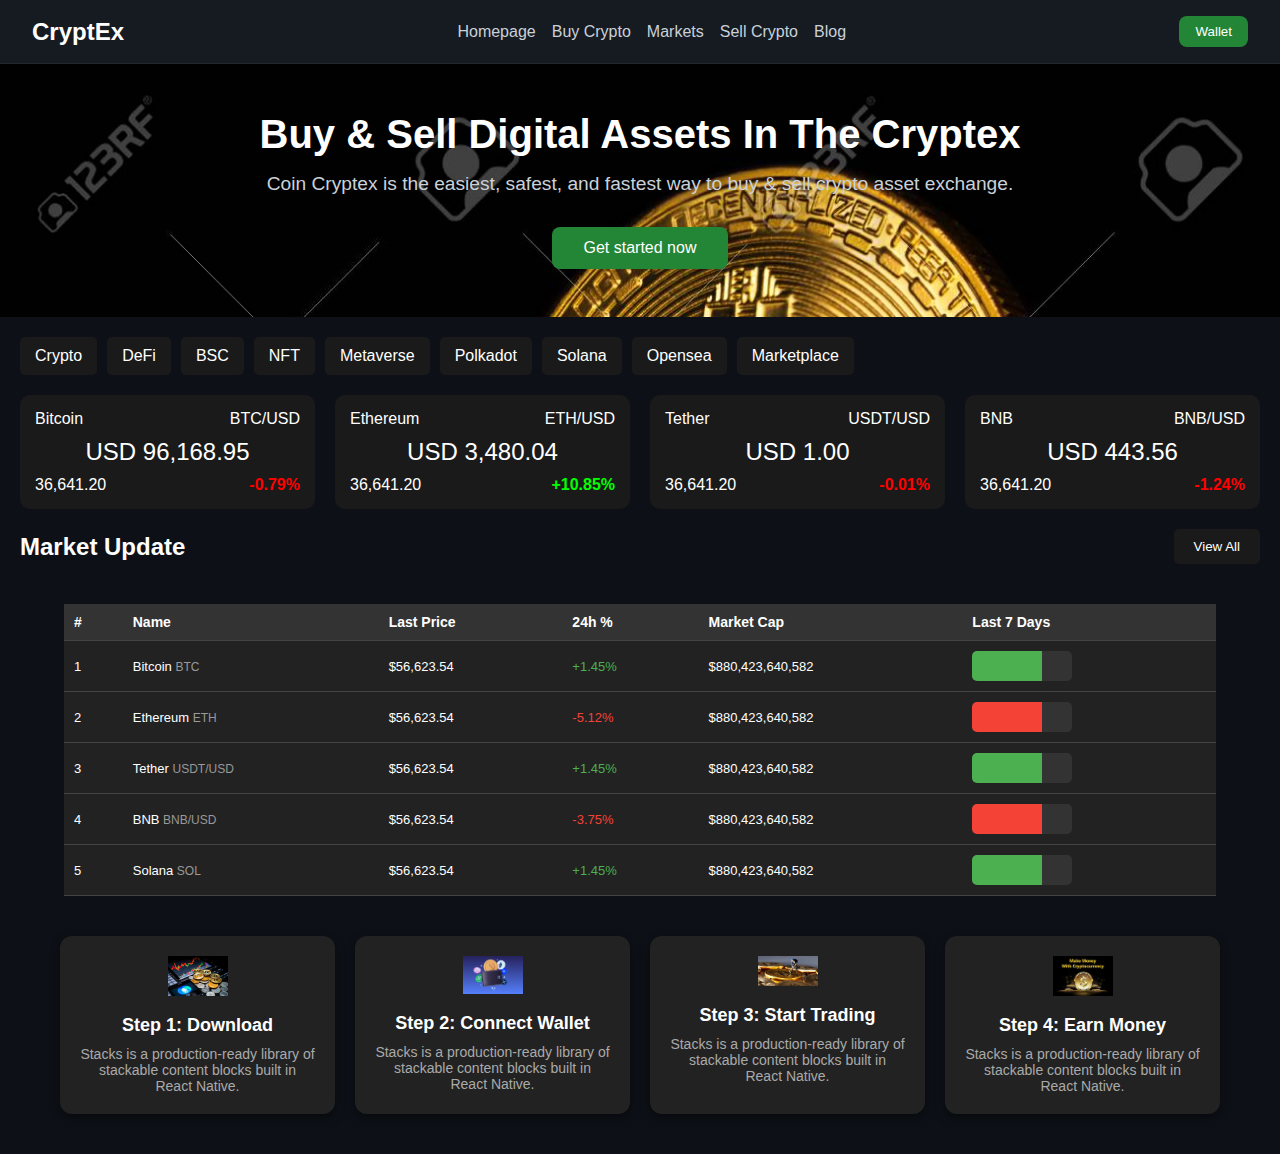
==== index.html @ 4e808c98 "file name changed" ====
<!DOCTYPE html>
<html lang="en">
<head>
    <meta charset="UTF-8">
    <meta name="viewport" content="width=device-width, initial-scale=1.0">
    <title>CryptEx - Buy & Sell Digital Assets</title>
    <style>
        * {
            margin: 0;
            padding: 0;
            box-sizing: border-box;
        }

        body {
            font-family: Arial, sans-serif;
            background-color: #0d1117;
            color: white;
            margin: 0;
          
        }

        header {
            display: flex;
            justify-content: space-between;
            align-items: center;
            padding: 1rem 2rem;
            background-color: #161b22;
            border-bottom: 1px solid #222831;
        }

        .logo {
            font-size: 1.5rem;
            font-weight: bold;
        }

        nav ul {
            list-style: none;
            display: flex;
            gap: 1rem;
        }

        nav ul li a {
            text-decoration: none;
            color: #c9d1d9;
            transition: color 0.3s;
        }

        nav ul li a:hover {
            color: blue;
        }

        .btn-wallet {
            background-color: #238636;
            color: white;
            padding: 0.5rem 1rem;
            border: none;
            border-radius: 0.5rem;
            cursor: pointer;
            transition: background-color 0.3s;
        }

        .btn-wallet:hover {
            background-color: #2ea043;
        }

        .main-content {
            display: flex;
            flex-direction: column;
            align-items: center;
            text-align: center;
            padding: 3rem 1rem;
            background-image: url(./assets/images/mainimg.jpg);
            background-size: cover;
            background-repeat: no-repeat;
        }

        .main-content h1 {
            font-size: 2.5rem;
            margin-bottom: 1rem;
        }

        .main-content p {
            font-size: 1.2rem;
            margin-bottom: 2rem;
            color: #c9d1d9;
        }

        .btn-start {
            background-color: #238636;
            color: white;
            padding: 0.75rem 2rem;
            border: none;
            border-radius: 0.5rem;
            font-size: 1rem;
            cursor: pointer;
            transition: background-color 0.3s;
        }

        .btn-start:hover {
            background-color: #2ea043;
        }

.dashboard {
  padding: 20px;
}

.header .menu {
  display: flex;
  flex-wrap: wrap;
  gap: 10px;
  list-style: none;
  padding: 0;
  margin: 0 0 20px 0;
}

.header .menu li {
  padding: 10px 15px;
  background-color: #1a1a1a;
  border-radius: 5px;
  cursor: pointer;
}

.crypto-cards {
  display: grid;
  grid-template-columns: repeat(auto-fit, minmax(200px, 1fr));
  gap: 20px;
}

.card {
  background-color: #1a1a1a;
  padding: 15px;
  border-radius: 10px;
  text-align: center;
}

.card-header {
  display: flex;
  justify-content: space-between;
  margin-bottom: 10px;
}

.price {
  font-size: 1.5em;
  margin: 10px 0;
}

.stats {
  display: flex;
  justify-content: space-between;
}

.change {
  font-weight: bold;
}

.change.green {
  color: #0f0;
}

.change.red {
  color: #f00;
}

.market-update {
  display: flex;
  justify-content: space-between;
  align-items: center;
  margin-top: 20px;
}

.market-update h2 {
  margin: 0;
}

.market-update button {
  padding: 10px 20px;
  background-color: #1a1a1a;
  border: none;
  border-radius: 5px;
  color: #fff;
  cursor: pointer;
}
.table-container {
            width: 90%;
            max-width: 1200px;
            margin: 20px auto;
            overflow-x: auto;
        }

        table {
            width: 100%;
            border-collapse: collapse;
            background-color: #222;
        }

        thead {
            background-color: #333;
        }

        th, td {
            padding: 10px;
            text-align: left;
            border-bottom: 1px solid #444;
        }

        th {
            font-size: 14px;
            font-weight: bold;
        }

        td {
            font-size: 13px;
        }

        .positive {
            color: #4caf50;
        }

        .negative {
            color: #f44336;
        }

        .chart {
            height: 30px;
            width: 100px;
            background: #444;
            border-radius: 5px;
            overflow: hidden;
        }

        .chart.green {
            background: linear-gradient(90deg, #4caf50 70%, #333 30%);
        }

        .chart.red {
            background: linear-gradient(90deg, #f44336 70%, #333 30%);
        }

        @media (max-width: 768px) {
            th, td {
                font-size: 12px;
            }

            .chart {
                width: 80px;
            }
        }
        .steps-container {
            display: grid;
            grid-template-columns: repeat(auto-fit, minmax(250px, 1fr));
            gap: 20px;
            max-width: 1200px;
            margin: 40px auto;
            padding: 0 20px;
        }

        .step {
            text-align: center;
            background-color: #222;
            border-radius: 12px;
            padding: 20px;
            box-shadow: 0 4px 10px rgba(0, 0, 0, 0.5);
            transition: transform 0.3s;
        }

        .step:hover {
            transform: translateY(-5px);
        }

        .step img {
            width: 60px;
            margin-bottom: 15px;
        }

        .step h3 {
            font-size: 18px;
            margin-bottom: 10px;
            color: #fff;
        }

        .step p {
            font-size: 14px;
            color: #aaa;
        }

        @media (max-width: 768px) {
            .step img {
                width: 50px;
            }

            .step h3 {
                font-size: 16px;
            }

            .step p {
                font-size: 13px;
            }
        }

            
    </style>
</head>
<body>
    <header>
        <div class="logo">CryptEx</div>
        <nav>
            <ul>
                <li><a href="#">Homepage</a></li>
                <li><a href="#">Buy Crypto</a></li>
                <li><a href="#">Markets</a></li>
                <li><a href="#">Sell Crypto</a></li>
                <li><a href="#">Blog</a></li>
            </ul>
        </nav>
        <button class="btn-wallet">Wallet</button>
    </header>

    <main>
        <div class="main-content">
            <div class="hero-text">
                <h1>Buy & Sell Digital Assets In The Cryptex</h1>
                <p>Coin Cryptex is the easiest, safest, and fastest way to buy & sell crypto asset exchange.</p>
                <button class="btn-start">Get started now</button>
            </div>
    </main>
    <div class="dashboard">
        <div class="header">
          <ul class="menu">
            <li>Crypto</li>
            <li>DeFi</li>
            <li>BSC</li>
            <li>NFT</li>
            <li>Metaverse</li>
            <li>Polkadot</li>
            <li>Solana</li>
            <li>Opensea</li>
            <li>Marketplace</li>
          </ul>
        </div>
        <div class="crypto-cards">
          <div class="card">
            <div class="card-header">
              <span class="coin-name">Bitcoin</span>
              <span class="coin-symbol">BTC/USD</span>
            </div>
            <div class="price">USD 96,168.95</div>
            <div class="stats">
              <span>36,641.20</span>
              <span class="change red">-0.79%</span>
            </div>
          </div>
          <div class="card">
            <div class="card-header">
              <span class="coin-name">Ethereum</span>
              <span class="coin-symbol">ETH/USD</span>
            </div>
            <div class="price">USD 3,480.04</div>
            <div class="stats">
              <span>36,641.20</span>
              <span class="change green">+10.85%</span>
            </div>
          </div>
          <div class="card">
            <div class="card-header">
              <span class="coin-name">Tether</span>
              <span class="coin-symbol">USDT/USD</span>
            </div>
            <div class="price">USD 1.00</div>
            <div class="stats">
              <span>36,641.20</span>
              <span class="change red">-0.01%</span>
            </div>
          </div>
          <div class="card">
            <div class="card-header">
              <span class="coin-name">BNB</span>
              <span class="coin-symbol">BNB/USD</span>
            </div>
            <div class="price">USD 443.56</div>
            <div class="stats">
              <span>36,641.20</span>
              <span class="change red">-1.24%</span>
            </div>
          </div>
        </div>
        <div class="market-update">
          <h2>Market Update</h2>
          <button>View All</button>
        </div>
      </div>
      <div class="table-container">
        <table>
            <thead>
                <tr>
                    <th>#</th>
                    <th>Name</th>
                    <th>Last Price</th>
                    <th>24h %</th>
                    <th>Market Cap</th>
                    <th>Last 7 Days</th>
                </tr>
            </thead>
            <tbody>
                <tr>
                    <td>1</td>
                    <td>Bitcoin <span style="font-size: 12px; color: #999;">BTC</span></td>
                    <td>$56,623.54</td>
                    <td class="positive">+1.45%</td>
                    <td>$880,423,640,582</td>
                    <td><div class="chart green"></div></td>
                </tr>
                <tr>
                    <td>2</td>
                    <td>Ethereum <span style="font-size: 12px; color: #999;">ETH</span></td>
                    <td>$56,623.54</td>
                    <td class="negative">-5.12%</td>
                    <td>$880,423,640,582</td>
                    <td><div class="chart red"></div></td>
                </tr>
                <tr>
                    <td>3</td>
                    <td>Tether <span style="font-size: 12px; color: #999;">USDT/USD</span></td>
                    <td>$56,623.54</td>
                    <td class="positive">+1.45%</td>
                    <td>$880,423,640,582</td>
                    <td><div class="chart green"></div></td>
                </tr>
                <tr>
                    <td>4</td>
                    <td>BNB <span style="font-size: 12px; color: #999;">BNB/USD</span></td>
                    <td>$56,623.54</td>
                    <td class="negative">-3.75%</td>
                    <td>$880,423,640,582</td>
                    <td><div class="chart red"></div></td>
                </tr>
                <tr>
                    <td>5</td>
                    <td>Solana <span style="font-size: 12px; color: #999;">SOL</span></td>
                    <td>$56,623.54</td>
                    <td class="positive">+1.45%</td>
                    <td>$880,423,640,582</td>
                    <td><div class="chart green"></div></td>
                </tr>
            </tbody>
        </table>
    </div>
    <div class="steps-container">
      <div class="step">
          <img src="./assets/images/downlodcrypto.jpg" alt="Step 1 Icon">
          <h3>Step 1: Download</h3>
          <p>Stacks is a production-ready library of stackable content blocks built in React Native.</p>
      </div>
      <div class="step">
          <img src="./assets/images/wallet.jpg" alt="Step 2 Icon">
          <h3>Step 2: Connect Wallet</h3>
          <p>Stacks is a production-ready library of stackable content blocks built in React Native.</p>
      </div>
      <div class="step">
          <img src="./assets/images/mining.webp" alt="Step 3 Icon">
          <h3>Step 3: Start Trading</h3>
          <p>Stacks is a production-ready library of stackable content blocks built in React Native.</p>
      </div>
      <div class="step">
          <img src="./assets/images/earn.jpeg" alt="Step 4 Icon">
          <h3>Step 4: Earn Money</h3>
          <p>Stacks is a production-ready library of stackable content blocks built in React Native.</p>
      </div>
  </div>
  
</body>
</html>
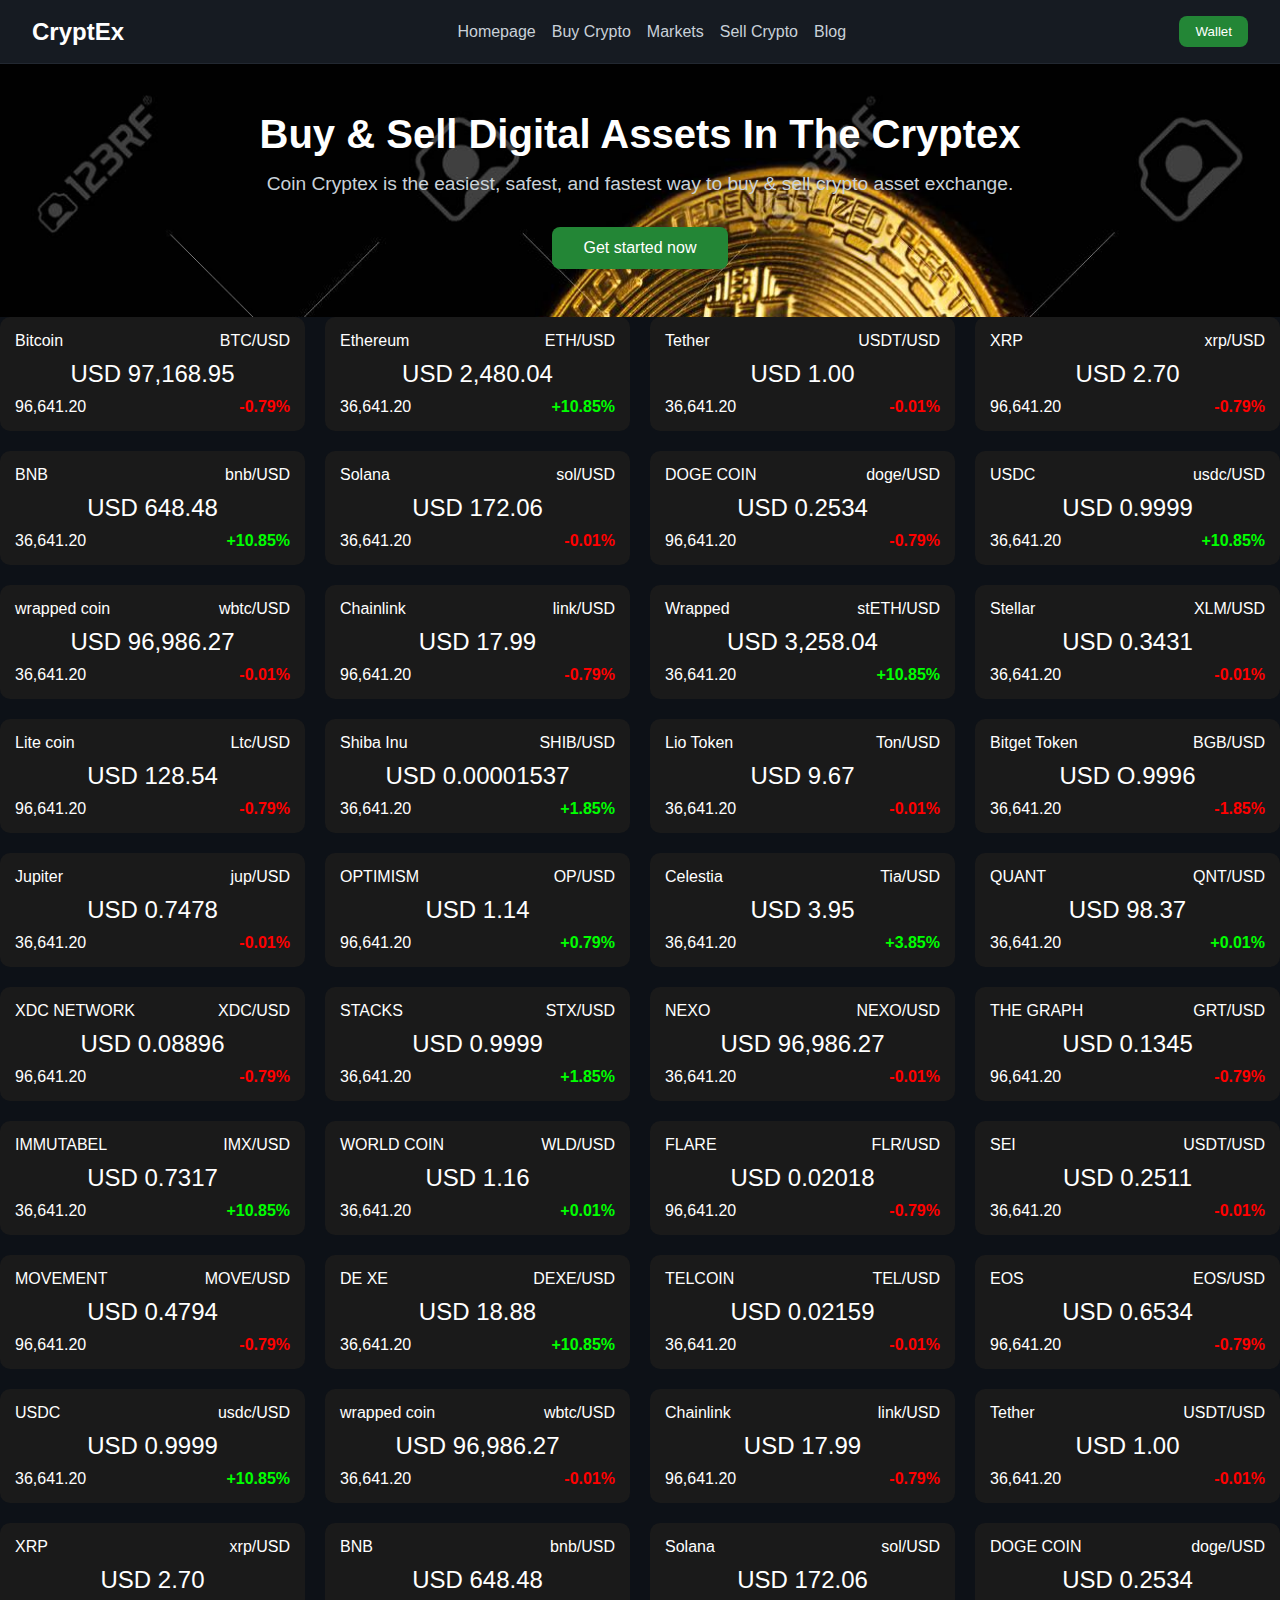
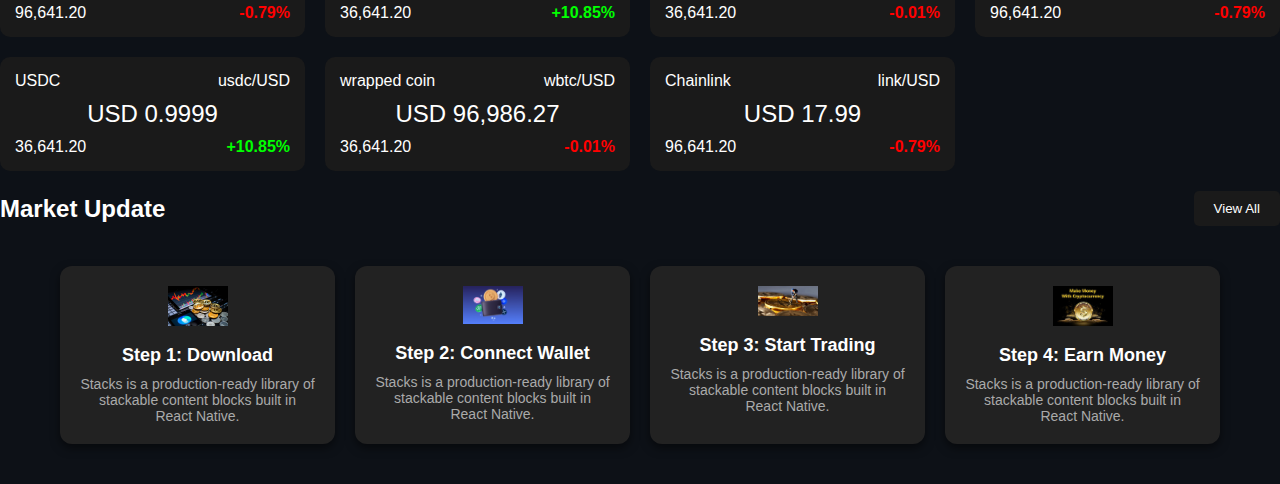
==== commit bf3ca27e: "" ====
--- a/index.html
+++ b/index.html
@@ -5,7 +5,7 @@
     <meta name="viewport" content="width=device-width, initial-scale=1.0">
     <title>CryptEx - Buy & Sell Digital Assets</title>
     <style>
-        * {
+        *{
             margin: 0;
             padding: 0;
             box-sizing: border-box;
@@ -15,53 +15,96 @@
             font-family: Arial, sans-serif;
             background-color: #0d1117;
             color: white;
-            margin: 0;
-          
-        }
-
-        header {
-            display: flex;
-            justify-content: space-between;
-            align-items: center;
-            padding: 1rem 2rem;
-            background-color: #161b22;
-            border-bottom: 1px solid #222831;
-        }
-
-        .logo {
-            font-size: 1.5rem;
-            font-weight: bold;
-        }
-
-        nav ul {
-            list-style: none;
-            display: flex;
-            gap: 1rem;
-        }
-
-        nav ul li a {
-            text-decoration: none;
-            color: #c9d1d9;
-            transition: color 0.3s;
-        }
-
-        nav ul li a:hover {
-            color: blue;
-        }
-
-        .btn-wallet {
-            background-color: #238636;
-            color: white;
-            padding: 0.5rem 1rem;
-            border: none;
-            border-radius: 0.5rem;
-            cursor: pointer;
-            transition: background-color 0.3s;
-        }
-
-        .btn-wallet:hover {
-            background-color: #2ea043;
-        }
+        }
+
+        
+header {
+    display: flex;
+    justify-content: space-between;
+    align-items: center;
+    padding: 1rem 2rem;
+    background-color: #161b22;
+    border-bottom: 1px solid #222831;
+    position: relative;
+}
+
+.logo {
+    font-size: 1.5rem;
+    font-weight: bold;
+}
+
+/* Navigation Links */
+.nav-links {
+    list-style: none;
+    display: flex;
+    gap: 1rem;
+}
+
+.nav-links li {
+    display: inline;
+}
+
+.nav-links li a {
+    text-decoration: none;
+    color: #c9d1d9;
+    transition: color 0.3s;
+}
+
+.nav-links li a:hover {
+    color: blue;
+}
+
+/* Wallet Button */
+.btn-wallet {
+    background-color: #238636;
+    color: white;
+    padding: 0.5rem 1rem;
+    border: none;
+    border-radius: 0.5rem;
+    cursor: pointer;
+    transition: background-color 0.3s;
+}
+
+.btn-wallet:hover {
+    background-color: #2ea043;
+}
+
+/* Hamburger Menu */
+.hamburger {
+    display: none;
+    font-size: 2rem;
+    cursor: pointer;
+    color: white;
+}
+
+/* Hide Checkbox */
+#menu-toggle {
+    display: none;
+}
+
+/* Responsive Design */
+@media (max-width: 768px) {
+    .nav-links {
+        display: none;
+        flex-direction: column;
+        position: absolute;
+        top: 60px;
+        left: 0;
+        width: 100%;
+        background-color: #161b22;
+        text-align: center;
+        padding: 1rem 0;
+    }
+
+    
+    #menu-toggle:checked + .hamburger + nav .nav-links {
+        display: flex;
+    }
+
+    .hamburger {
+        display: block;
+    }
+}
 
         .main-content {
             display: flex;
@@ -100,151 +143,89 @@
             background-color: #2ea043;
         }
 
-.dashboard {
-  padding: 20px;
-}
-
-.header .menu {
-  display: flex;
-  flex-wrap: wrap;
-  gap: 10px;
-  list-style: none;
-  padding: 0;
-  margin: 0 0 20px 0;
-}
-
-.header .menu li {
-  padding: 10px 15px;
-  background-color: #1a1a1a;
-  border-radius: 5px;
-  cursor: pointer;
-}
-
-.crypto-cards {
-  display: grid;
-  grid-template-columns: repeat(auto-fit, minmax(200px, 1fr));
-  gap: 20px;
-}
-
-.card {
-  background-color: #1a1a1a;
-  padding: 15px;
-  border-radius: 10px;
-  text-align: center;
-}
-
-.card-header {
-  display: flex;
-  justify-content: space-between;
-  margin-bottom: 10px;
-}
-
-.price {
-  font-size: 1.5em;
-  margin: 10px 0;
-}
-
-.stats {
-  display: flex;
-  justify-content: space-between;
-}
-
-.change {
-  font-weight: bold;
-}
-
-.change.green {
-  color: #0f0;
-}
-
-.change.red {
-  color: #f00;
-}
-
-.market-update {
-  display: flex;
-  justify-content: space-between;
-  align-items: center;
-  margin-top: 20px;
-}
-
-.market-update h2 {
-  margin: 0;
-}
-
-.market-update button {
-  padding: 10px 20px;
-  background-color: #1a1a1a;
-  border: none;
-  border-radius: 5px;
-  color: #fff;
-  cursor: pointer;
-}
-.table-container {
-            width: 90%;
-            max-width: 1200px;
-            margin: 20px auto;
-            overflow-x: auto;
-        }
-
-        table {
-            width: 100%;
-            border-collapse: collapse;
-            background-color: #222;
-        }
-
-        thead {
-            background-color: #333;
-        }
-
-        th, td {
-            padding: 10px;
-            text-align: left;
-            border-bottom: 1px solid #444;
-        }
-
-        th {
-            font-size: 14px;
+        .dashboard {
+            padding: 20px;
+        }
+
+        .header .menu {
+            display: flex;
+            flex-wrap: wrap;
+            gap: 10px;
+            list-style: none;
+            padding: 0;
+            margin: 0 0 20px 0;
+        }
+
+        .header .menu li {
+            padding: 10px 15px;
+            background-color: #1a1a1a;
+            border-radius: 5px;
+            cursor: pointer;
+        }
+
+        .crypto-cards {
+            display: grid;
+            grid-template-columns: repeat(auto-fill, minmax(250px, 1fr)); /* Responsive grid layout */
+            gap: 20px;
+        }
+
+        .card {
+            background-color: #1a1a1a;
+            padding: 15px;
+            border-radius: 10px;
+            text-align: center;
+        }
+
+        .card-header {
+            display: flex;
+            justify-content: space-between;
+            margin-bottom: 10px;
+        }
+
+        .price {
+            font-size: 1.5em;
+            margin: 10px 0;
+        }
+
+        .stats {
+            display: flex;
+            justify-content: space-between;
+        }
+
+        .change {
             font-weight: bold;
         }
 
-        td {
-            font-size: 13px;
-        }
-
-        .positive {
-            color: #4caf50;
-        }
-
-        .negative {
-            color: #f44336;
-        }
-
-        .chart {
-            height: 30px;
-            width: 100px;
-            background: #444;
+        .change.green {
+            color: #0f0;
+        }
+
+        .change.red {
+            color: #f00;
+        }
+
+        .market-update {
+            display: flex;
+            justify-content: space-between;
+            align-items: center;
+            margin-top: 20px;
+        }
+
+        .market-update h2 {
+            margin: 0;
+        }
+
+        .market-update button {
+            padding: 10px 20px;
+            background-color: #1a1a1a;
+            border: none;
             border-radius: 5px;
-            overflow: hidden;
-        }
-
-        .chart.green {
-            background: linear-gradient(90deg, #4caf50 70%, #333 30%);
-        }
-
-        .chart.red {
-            background: linear-gradient(90deg, #f44336 70%, #333 30%);
-        }
-
-        @media (max-width: 768px) {
-            th, td {
-                font-size: 12px;
-            }
-
-            .chart {
-                width: 80px;
-            }
-        }
+            color: #fff;
+            cursor: pointer;
+        }
+
+        
+
         .steps-container {
             display: grid;
             grid-template-columns: repeat(auto-fit, minmax(250px, 1fr));
@@ -295,16 +276,29 @@
             .step p {
                 font-size: 13px;
             }
-        }
-
-            
+
+            .crypto-cards {
+                grid-template-columns: repeat(auto-fill, minmax(200px, 1fr)); /* Adjust grid for smaller screens */
+            }
+
+            .main-content h1 {
+                font-size: 2rem; /* Smaller text on mobile */
+            }
+
+            .main-content p {
+                font-size: 1rem; /* Adjust paragraph text */
+            }
+        }
+
     </style>
 </head>
 <body>
     <header>
         <div class="logo">CryptEx</div>
+        <input type="checkbox" id="menu-toggle">
+        <label for="menu-toggle" class="hamburger">&#9776;</label>
         <nav>
-            <ul>
+            <ul class="nav-links">
                 <li><a href="#">Homepage</a></li>
                 <li><a href="#">Buy Crypto</a></li>
                 <li><a href="#">Markets</a></li>
@@ -317,155 +311,521 @@
 
     <main>
         <div class="main-content">
-            <div class="hero-text">
-                <h1>Buy & Sell Digital Assets In The Cryptex</h1>
-                <p>Coin Cryptex is the easiest, safest, and fastest way to buy & sell crypto asset exchange.</p>
-                <button class="btn-start">Get started now</button>
-            </div>
+            <h1>Buy & Sell Digital Assets In The Cryptex</h1>
+            <p>Coin Cryptex is the easiest, safest, and fastest way to buy & sell crypto asset exchange.</p>
+            <button class="btn-start">Get started now</button>
+        </div>
     </main>
-    <div class="dashboard">
-        <div class="header">
-          <ul class="menu">
-            <li>Crypto</li>
-            <li>DeFi</li>
-            <li>BSC</li>
-            <li>NFT</li>
-            <li>Metaverse</li>
-            <li>Polkadot</li>
-            <li>Solana</li>
-            <li>Opensea</li>
-            <li>Marketplace</li>
-          </ul>
+
+   
+        </div>
         </div>
         <div class="crypto-cards">
-          <div class="card">
-            <div class="card-header">
-              <span class="coin-name">Bitcoin</span>
-              <span class="coin-symbol">BTC/USD</span>
-            </div>
-            <div class="price">USD 96,168.95</div>
-            <div class="stats">
-              <span>36,641.20</span>
-              <span class="change red">-0.79%</span>
-            </div>
-          </div>
-          <div class="card">
-            <div class="card-header">
-              <span class="coin-name">Ethereum</span>
-              <span class="coin-symbol">ETH/USD</span>
-            </div>
-            <div class="price">USD 3,480.04</div>
-            <div class="stats">
-              <span>36,641.20</span>
-              <span class="change green">+10.85%</span>
-            </div>
-          </div>
-          <div class="card">
-            <div class="card-header">
-              <span class="coin-name">Tether</span>
-              <span class="coin-symbol">USDT/USD</span>
-            </div>
-            <div class="price">USD 1.00</div>
-            <div class="stats">
-              <span>36,641.20</span>
-              <span class="change red">-0.01%</span>
-            </div>
-          </div>
-          <div class="card">
-            <div class="card-header">
-              <span class="coin-name">BNB</span>
-              <span class="coin-symbol">BNB/USD</span>
-            </div>
-            <div class="price">USD 443.56</div>
-            <div class="stats">
-              <span>36,641.20</span>
-              <span class="change red">-1.24%</span>
-            </div>
-          </div>
+            <div class="card">
+                <div class="card-header">
+                    <span class="coin-name">Bitcoin</span>
+                    <span class="coin-symbol">BTC/USD</span>
+                </div>
+                <div class="price">USD 97,168.95</div>
+                <div class="stats">
+                    <span>96,641.20</span>
+                    <span class="change red">-0.79%</span>
+                </div>
+            </div>
+            <div class="card">
+                <div class="card-header">
+                    <span class="coin-name">Ethereum</span>
+                    <span class="coin-symbol">ETH/USD</span>
+                </div>
+                <div class="price">USD 2,480.04</div>
+                <div class="stats">
+                    <span>36,641.20</span>
+                    <span class="change green">+10.85%</span>
+                </div>
+            </div>
+            <div class="card">
+                <div class="card-header">
+                    <span class="coin-name">Tether</span>
+                    <span class="coin-symbol">USDT/USD</span>
+                </div>
+                <div class="price">USD 1.00</div>
+                <div class="stats">
+                    <span>36,641.20</span>
+                    <span class="change red">-0.01%</span>
+                </div>
+            </div>
+            <div class="card">
+                <div class="card-header">
+                    <span class="coin-name">XRP</span>
+                    <span class="coin-symbol">xrp/USD</span>
+                </div>
+                <div class="price">USD 2.70</div>
+                <div class="stats">
+                    <span>96,641.20</span>
+                    <span class="change red">-0.79%</span>
+                </div>
+            </div>
+            <div class="card">
+                <div class="card-header">
+                    <span class="coin-name">BNB</span>
+                    <span class="coin-symbol">bnb/USD</span>
+                </div>
+                <div class="price">USD 648.48</div>
+                <div class="stats">
+                    <span>36,641.20</span>
+                    <span class="change green">+10.85%</span>
+                </div>
+            </div>
+            <div class="card">
+                <div class="card-header">
+                    <span class="coin-name">Solana</span>
+                    <span class="coin-symbol">sol/USD</span>
+                </div>
+                <div class="price">USD 172.06</div>
+                <div class="stats">
+                    <span>36,641.20</span>
+                    <span class="change red">-0.01%</span>
+                </div>
+            </div>
+            <div class="card">
+                <div class="card-header">
+                    <span class="coin-name">DOGE COIN</span>
+                    <span class="coin-symbol">doge/USD</span>
+                </div>
+                <div class="price">USD 0.2534</div>
+                <div class="stats">
+                    <span>96,641.20</span>
+                    <span class="change red">-0.79%</span>
+                </div>
+            </div>
+            <div class="card">
+                <div class="card-header">
+                    <span class="coin-name">USDC</span>
+                    <span class="coin-symbol">usdc/USD</span>
+                </div>
+                <div class="price">USD 0.9999</div>
+                <div class="stats">
+                    <span>36,641.20</span>
+                    <span class="change green">+10.85%</span>
+                </div>
+            </div>
+            <div class="card">
+                <div class="card-header">
+                    <span class="coin-name">wrapped coin</span>
+                    <span class="coin-symbol">wbtc/USD</span>
+                </div>
+                <div class="price">USD 96,986.27</div>
+                <div class="stats">
+                    <span>36,641.20</span>
+                    <span class="change red">-0.01%</span>
+                </div>
+            </div>
+            <div class="card">
+                <div class="card-header">
+                    <span class="coin-name">Chainlink</span>
+                    <span class="coin-symbol">link/USD</span>
+                </div>
+                <div class="price">USD 17.99</div>
+                <div class="stats">
+                    <span>96,641.20</span>
+                    <span class="change red">-0.79%</span>
+                </div>
+            </div>
+            <div class="card">
+                <div class="card-header">
+                    <span class="coin-name">Wrapped</span>
+                    <span class="coin-symbol">stETH/USD</span>
+                </div>
+                <div class="price">USD 3,258.04</div>
+                <div class="stats">
+                    <span>36,641.20</span>
+                    <span class="change green">+10.85%</span>
+                </div>
+            </div>
+            <div class="card">
+                <div class="card-header">
+                    <span class="coin-name">Stellar</span>
+                    <span class="coin-symbol">XLM/USD</span>
+                </div>
+                <div class="price">USD 0.3431</div>
+                <div class="stats">
+                    <span>36,641.20</span>
+                    <span class="change red">-0.01%</span>
+                </div>
+            </div>
+            <div class="card">
+                <div class="card-header">
+                    <span class="coin-name">Lite coin</span>
+                    <span class="coin-symbol">Ltc/USD</span>
+                </div>
+                <div class="price">USD 128.54</div>
+                <div class="stats">
+                    <span>96,641.20</span>
+                    <span class="change red">-0.79%</span>
+                </div>
+            </div>
+            <div class="card">
+                <div class="card-header">
+                    <span class="coin-name">Shiba Inu</span>
+                    <span class="coin-symbol">SHIB/USD</span>
+                </div>
+                <div class="price">USD 0.00001537</div>
+                <div class="stats">
+                    <span>36,641.20</span>
+                    <span class="change green">+1.85%</span>
+                </div>
+            </div>
+            <div class="card">
+                <div class="card-header">
+                    <span class="coin-name">Lio Token</span>
+                    <span class="coin-symbol">Ton/USD</span>
+                </div>
+                <div class="price">USD 9.67</div>
+                <div class="stats">
+                    <span>36,641.20</span>
+                    <span class="change red">-0.01%</span>
+                </div>
+            </div>
+            <div class="card">
+                <div class="card-header">
+                    <span class="coin-name">Bitget Token</span>
+                    <span class="coin-symbol">BGB/USD</span>
+                </div>
+                <div class="price">USD O.9996</div>
+                <div class="stats">
+                    <span>36,641.20</span>
+                    <span class="change red">-1.85%</span>
+                </div>
+            </div>
+            <div class="card">
+                <div class="card-header">
+                    <span class="coin-name">Jupiter</span>
+                    <span class="coin-symbol">jup/USD</span>
+                </div>
+                <div class="price">USD 0.7478</div>
+                <div class="stats">
+                    <span>36,641.20</span>
+                    <span class="change red">-0.01%</span>
+                </div>
+            </div>
+            <div class="card">
+                <div class="card-header">
+                    <span class="coin-name">OPTIMISM</span>
+                    <span class="coin-symbol">OP/USD</span>
+                </div>
+                <div class="price">USD 1.14</div>
+                <div class="stats">
+                    <span>96,641.20</span>
+                    <span class="change green">+0.79%</span>
+                </div>
+            </div>
+            <div class="card">
+                <div class="card-header">
+                    <span class="coin-name">Celestia</span>
+                    <span class="coin-symbol">Tia/USD</span>
+                </div>
+                <div class="price">USD 3.95</div>
+                <div class="stats">
+                    <span>36,641.20</span>
+                    <span class="change green">+3.85%</span>
+                </div>
+            </div>
+            <div class="card">
+                <div class="card-header">
+                    <span class="coin-name">QUANT</span>
+                    <span class="coin-symbol">QNT/USD</span>
+                </div>
+                <div class="price">USD 98.37</div>
+                <div class="stats">
+                    <span>36,641.20</span>
+                    <span class="change green">+0.01%</span>
+                </div>
+            </div>
+            <div class="card">
+                <div class="card-header">
+                    <span class="coin-name">XDC NETWORK</span>
+                    <span class="coin-symbol">XDC/USD</span>
+                </div>
+                <div class="price">USD 0.08896</div>
+                <div class="stats">
+                    <span>96,641.20</span>
+                    <span class="change red">-0.79%</span>
+                </div>
+            </div>
+            <div class="card">
+                <div class="card-header">
+                    <span class="coin-name">STACKS</span>
+                    <span class="coin-symbol">STX/USD</span>
+                </div>
+                <div class="price">USD 0.9999</div>
+                <div class="stats">
+                    <span>36,641.20</span>
+                    <span class="change green">+1.85%</span>
+                </div>
+            </div>
+            <div class="card">
+                <div class="card-header">
+                    <span class="coin-name">NEXO</span>
+                    <span class="coin-symbol">NEXO/USD</span>
+                </div>
+                <div class="price">USD 96,986.27</div>
+                <div class="stats">
+                    <span>36,641.20</span>
+                    <span class="change red">-0.01%</span>
+                </div>
+            </div>
+            <div class="card">
+                <div class="card-header">
+                    <span class="coin-name">THE GRAPH</span>
+                    <span class="coin-symbol">GRT/USD</span>
+                </div>
+                <div class="price">USD 0.1345</div>
+                <div class="stats">
+                    <span>96,641.20</span>
+                    <span class="change red">-0.79%</span>
+                </div>
+            </div>
+            <div class="card">
+                <div class="card-header">
+                    <span class="coin-name">IMMUTABEL</span>
+                    <span class="coin-symbol">IMX/USD</span>
+                </div>
+                <div class="price">USD 0.7317</div>
+                <div class="stats">
+                    <span>36,641.20</span>
+                    <span class="change green">+10.85%</span>
+                </div>
+            </div>
+            <div class="card">
+                <div class="card-header">
+                    <span class="coin-name">WORLD COIN</span>
+                    <span class="coin-symbol">WLD/USD</span>
+                </div>
+                <div class="price">USD 1.16</div>
+                <div class="stats">
+                    <span>36,641.20</span>
+                    <span class="change green">+0.01%</span>
+                </div>
+            </div>
+            <div class="card">
+                <div class="card-header">
+                    <span class="coin-name">FLARE</span>
+                    <span class="coin-symbol">FLR/USD</span>
+                </div>
+                <div class="price">USD 0.02018</div>
+                <div class="stats">
+                    <span>96,641.20</span>
+                    <span class="change red">-0.79%</span>
+                </div>
+            </div>
+            <div class="card">
+                <div class="card-header">
+                    <span class="coin-name">SEI</span>
+                    <span class="coin-symbol">USDT/USD</span>
+                </div>
+                <div class="price">USD 0.2511</div>
+                <div class="stats">
+                    <span>36,641.20</span>
+                    <span class="change red">-0.01%</span>
+                </div>
+            </div>
+            <div class="card">
+                <div class="card-header">
+                    <span class="coin-name">MOVEMENT</span>
+                    <span class="coin-symbol">MOVE/USD</span>
+                </div>
+                <div class="price">USD 0.4794</div>
+                <div class="stats">
+                    <span>96,641.20</span>
+                    <span class="change red">-0.79%</span>
+                </div>
+            </div>
+            <div class="card">
+                <div class="card-header">
+                    <span class="coin-name">DE XE</span>
+                    <span class="coin-symbol">DEXE/USD</span>
+                </div>
+                <div class="price">USD 18.88</div>
+                <div class="stats">
+                    <span>36,641.20</span>
+                    <span class="change green">+10.85%</span>
+                </div>
+            </div>
+            <div class="card">
+                <div class="card-header">
+                    <span class="coin-name">TELCOIN</span>
+                    <span class="coin-symbol">TEL/USD</span>
+                </div>
+                <div class="price">USD 0.02159</div>
+                <div class="stats">
+                    <span>36,641.20</span>
+                    <span class="change red">-0.01%</span>
+                </div>
+            </div>
+            <div class="card">
+                <div class="card-header">
+                    <span class="coin-name">EOS</span>
+                    <span class="coin-symbol">EOS/USD</span>
+                </div>
+                <div class="price">USD 0.6534</div>
+                <div class="stats">
+                    <span>96,641.20</span>
+                    <span class="change red">-0.79%</span>
+                </div>
+            </div>
+            <div class="card">
+                <div class="card-header">
+                    <span class="coin-name">USDC</span>
+                    <span class="coin-symbol">usdc/USD</span>
+                </div>
+                <div class="price">USD 0.9999</div>
+                <div class="stats">
+                    <span>36,641.20</span>
+                    <span class="change green">+10.85%</span>
+                </div>
+            </div>
+            <div class="card">
+                <div class="card-header">
+                    <span class="coin-name">wrapped coin</span>
+                    <span class="coin-symbol">wbtc/USD</span>
+                </div>
+                <div class="price">USD 96,986.27</div>
+                <div class="stats">
+                    <span>36,641.20</span>
+                    <span class="change red">-0.01%</span>
+                </div>
+            </div>
+            <div class="card">
+                <div class="card-header">
+                    <span class="coin-name">Chainlink</span>
+                    <span class="coin-symbol">link/USD</span>
+                </div>
+                <div class="price">USD 17.99</div>
+                <div class="stats">
+                    <span>96,641.20</span>
+                    <span class="change red">-0.79%</span>
+                </div>
+            </div>
+            <div class="card">
+                <div class="card-header">
+                    <span class="coin-name">Tether</span>
+                    <span class="coin-symbol">USDT/USD</span>
+                </div>
+                <div class="price">USD 1.00</div>
+                <div class="stats">
+                    <span>36,641.20</span>
+                    <span class="change red">-0.01%</span>
+                </div>
+            </div>
+            <div class="card">
+                <div class="card-header">
+                    <span class="coin-name">XRP</span>
+                    <span class="coin-symbol">xrp/USD</span>
+                </div>
+                <div class="price">USD 2.70</div>
+                <div class="stats">
+                    <span>96,641.20</span>
+                    <span class="change red">-0.79%</span>
+                </div>
+            </div>
+            <div class="card">
+                <div class="card-header">
+                    <span class="coin-name">BNB</span>
+                    <span class="coin-symbol">bnb/USD</span>
+                </div>
+                <div class="price">USD 648.48</div>
+                <div class="stats">
+                    <span>36,641.20</span>
+                    <span class="change green">+10.85%</span>
+                </div>
+            </div>
+            <div class="card">
+                <div class="card-header">
+                    <span class="coin-name">Solana</span>
+                    <span class="coin-symbol">sol/USD</span>
+                </div>
+                <div class="price">USD 172.06</div>
+                <div class="stats">
+                    <span>36,641.20</span>
+                    <span class="change red">-0.01%</span>
+                </div>
+            </div>
+            <div class="card">
+                <div class="card-header">
+                    <span class="coin-name">DOGE COIN</span>
+                    <span class="coin-symbol">doge/USD</span>
+                </div>
+                <div class="price">USD 0.2534</div>
+                <div class="stats">
+                    <span>96,641.20</span>
+                    <span class="change red">-0.79%</span>
+                </div>
+            </div>
+            <div class="card">
+                <div class="card-header">
+                    <span class="coin-name">USDC</span>
+                    <span class="coin-symbol">usdc/USD</span>
+                </div>
+                <div class="price">USD 0.9999</div>
+                <div class="stats">
+                    <span>36,641.20</span>
+                    <span class="change green">+10.85%</span>
+                </div>
+            </div>
+            <div class="card">
+                <div class="card-header">
+                    <span class="coin-name">wrapped coin</span>
+                    <span class="coin-symbol">wbtc/USD</span>
+                </div>
+                <div class="price">USD 96,986.27</div>
+                <div class="stats">
+                    <span>36,641.20</span>
+                    <span class="change red">-0.01%</span>
+                </div>
+            </div>
+            <div class="card">
+                <div class="card-header">
+                    <span class="coin-name">Chainlink</span>
+                    <span class="coin-symbol">link/USD</span>
+                </div>
+                <div class="price">USD 17.99</div>
+                <div class="stats">
+                    <span>96,641.20</span>
+                    <span class="change red">-0.79%</span>
+                </div>
+            </div>
+            </div>
+        <div class="market-update">
+            <h2>Market Update</h2>
+            <button>View All</button>
         </div>
-        <div class="market-update">
-          <h2>Market Update</h2>
-          <button>View All</button>
+    </div>
+
+    <div class="steps-container">
+        <div class="step">
+            <img src="./assets/images/downlodcrypto.jpg" alt="Step 1 Icon">
+            <h3>Step 1: Download</h3>
+            <p>Stacks is a production-ready library of stackable content blocks built in React Native.</p>
         </div>
-      </div>
-      <div class="table-container">
-        <table>
-            <thead>
-                <tr>
-                    <th>#</th>
-                    <th>Name</th>
-                    <th>Last Price</th>
-                    <th>24h %</th>
-                    <th>Market Cap</th>
-                    <th>Last 7 Days</th>
-                </tr>
-            </thead>
-            <tbody>
-                <tr>
-                    <td>1</td>
-                    <td>Bitcoin <span style="font-size: 12px; color: #999;">BTC</span></td>
-                    <td>$56,623.54</td>
-                    <td class="positive">+1.45%</td>
-                    <td>$880,423,640,582</td>
-                    <td><div class="chart green"></div></td>
-                </tr>
-                <tr>
-                    <td>2</td>
-                    <td>Ethereum <span style="font-size: 12px; color: #999;">ETH</span></td>
-                    <td>$56,623.54</td>
-                    <td class="negative">-5.12%</td>
-                    <td>$880,423,640,582</td>
-                    <td><div class="chart red"></div></td>
-                </tr>
-                <tr>
-                    <td>3</td>
-                    <td>Tether <span style="font-size: 12px; color: #999;">USDT/USD</span></td>
-                    <td>$56,623.54</td>
-                    <td class="positive">+1.45%</td>
-                    <td>$880,423,640,582</td>
-                    <td><div class="chart green"></div></td>
-                </tr>
-                <tr>
-                    <td>4</td>
-                    <td>BNB <span style="font-size: 12px; color: #999;">BNB/USD</span></td>
-                    <td>$56,623.54</td>
-                    <td class="negative">-3.75%</td>
-                    <td>$880,423,640,582</td>
-                    <td><div class="chart red"></div></td>
-                </tr>
-                <tr>
-                    <td>5</td>
-                    <td>Solana <span style="font-size: 12px; color: #999;">SOL</span></td>
-                    <td>$56,623.54</td>
-                    <td class="positive">+1.45%</td>
-                    <td>$880,423,640,582</td>
-                    <td><div class="chart green"></div></td>
-                </tr>
-            </tbody>
-        </table>
+        <div class="step">
+            <img src="./assets/images/wallet.jpg" alt="Step 2 Icon">
+            <h3>Step 2: Connect Wallet</h3>
+            <p>Stacks is a production-ready library of stackable content blocks built in React Native.</p>
+        </div>
+        <div class="step">
+            <img src="./assets/images/mining.webp" alt="Step 3 Icon">
+            <h3>Step 3: Start Trading</h3>
+            <p>Stacks is a production-ready library of stackable content blocks built in React Native.</p>
+        </div>
+        <div class="step">
+            <img src="./assets/images/earn.jpeg" alt="Step 4 Icon">
+            <h3>Step 4: Earn Money</h3>
+            <p>Stacks is a production-ready library of stackable content blocks built in React Native.</p>
+        </div>
     </div>
-    <div class="steps-container">
-      <div class="step">
-          <img src="./assets/images/downlodcrypto.jpg" alt="Step 1 Icon">
-          <h3>Step 1: Download</h3>
-          <p>Stacks is a production-ready library of stackable content blocks built in React Native.</p>
-      </div>
-      <div class="step">
-          <img src="./assets/images/wallet.jpg" alt="Step 2 Icon">
-          <h3>Step 2: Connect Wallet</h3>
-          <p>Stacks is a production-ready library of stackable content blocks built in React Native.</p>
-      </div>
-      <div class="step">
-          <img src="./assets/images/mining.webp" alt="Step 3 Icon">
-          <h3>Step 3: Start Trading</h3>
-          <p>Stacks is a production-ready library of stackable content blocks built in React Native.</p>
-      </div>
-      <div class="step">
-          <img src="./assets/images/earn.jpeg" alt="Step 4 Icon">
-          <h3>Step 4: Earn Money</h3>
-          <p>Stacks is a production-ready library of stackable content blocks built in React Native.</p>
-      </div>
-  </div>
-  
+    <script>
+        
+    </script>
+
 </body>
-</html>+</html>
